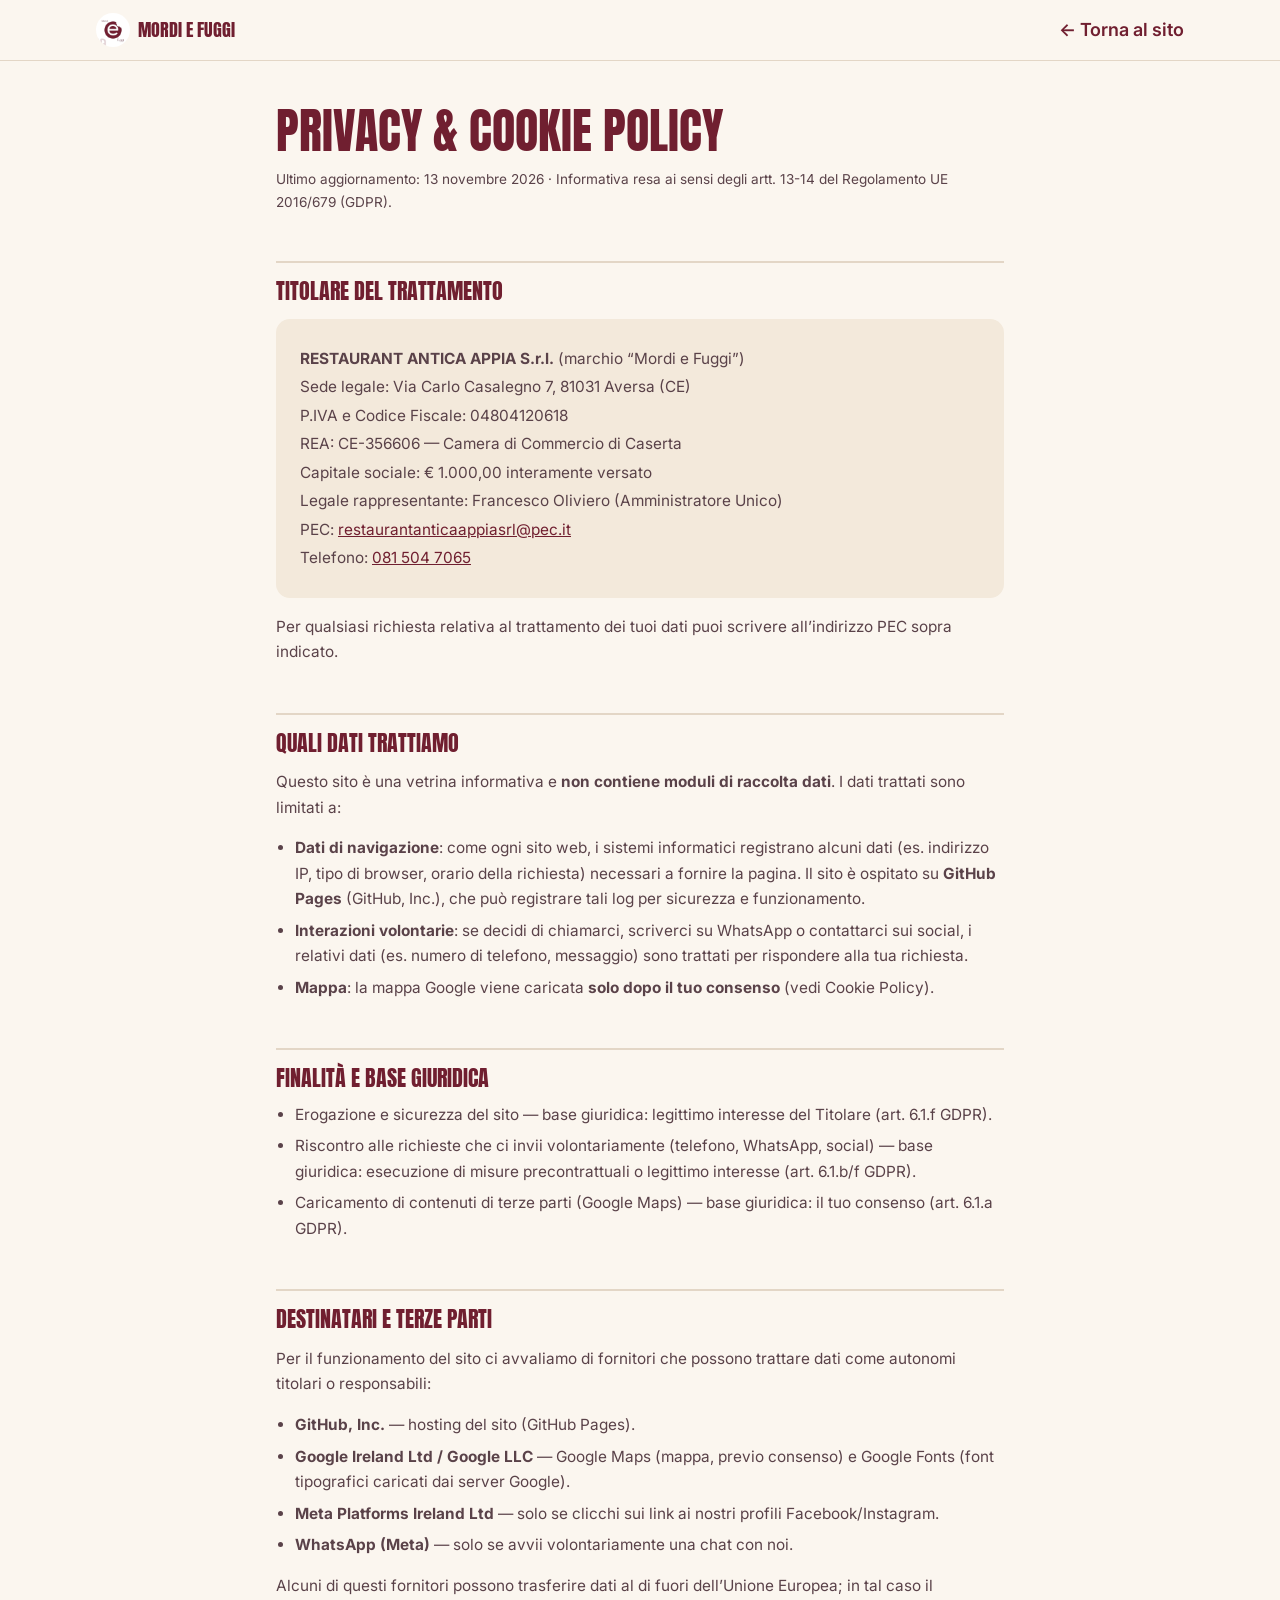
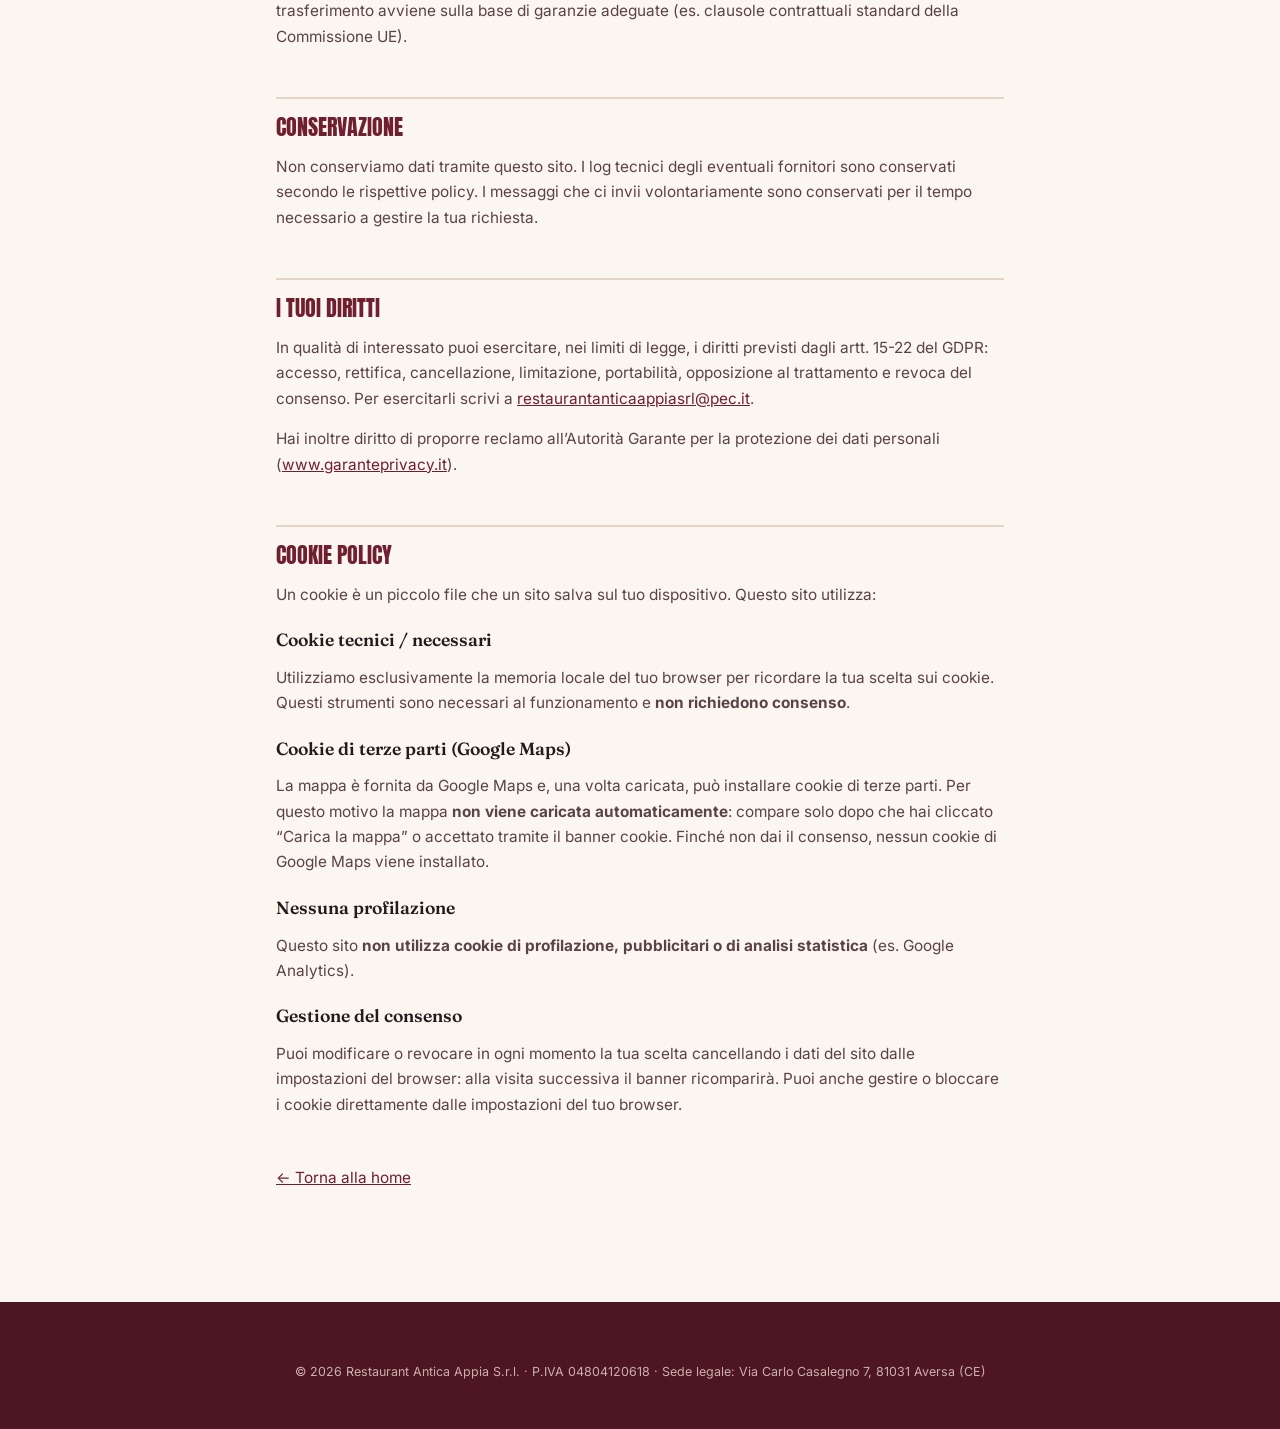
==== privacy.html @ 03ca21a4 "Conformita legale: dati societari, privacy & cookie policy, consenso Google Maps - Footer con dati R" ====
<!DOCTYPE html>
<html lang="it">
<head>
<meta charset="UTF-8">
<meta name="viewport" content="width=device-width, initial-scale=1">
<title>Privacy &amp; Cookie Policy — Mordi e Fuggi</title>
<meta name="description" content="Informativa privacy e cookie policy di Mordi e Fuggi (Restaurant Antica Appia S.r.l.), Teverola (CE), ai sensi del Regolamento UE 2016/679 (GDPR).">
<meta name="robots" content="index,follow">
<meta name="theme-color" content="#701F30">
<link rel="icon" href="assets/img/favicon.svg" type="image/svg+xml">
<link rel="icon" href="assets/img/favicon-32.png" sizes="32x32" type="image/png">
<link rel="preconnect" href="https://fonts.googleapis.com">
<link rel="preconnect" href="https://fonts.gstatic.com" crossorigin>
<link href="https://fonts.googleapis.com/css2?family=Anton&family=Fraunces:ital,opsz,wght@0,9..144,400;0,9..144,600;1,9..144,600&family=Inter:wght@400;500;600;700;800&display=swap" rel="stylesheet">
<link rel="stylesheet" href="styles.css">
<style>
  .legal-nav{position:sticky;top:0;z-index:60;background:rgba(251,246,239,.95);
    backdrop-filter:blur(8px);border-bottom:1px solid var(--line)}
  .legal-nav .wrap{display:flex;align-items:center;justify-content:space-between;height:60px}
  .legal-nav a.brand{display:flex;align-items:center;gap:.5rem;font-family:var(--ff-display);
    text-transform:uppercase;color:var(--wine);font-size:1.1rem}
  .legal-nav a.brand img{width:34px;height:34px;border-radius:50%}
  .legal-nav a.back{font-weight:600;color:var(--wine)}
  .legal-page{max-width:760px;margin:0 auto;padding:var(--s-7) var(--s-4) var(--s-9)}
  .legal-page h1{font-family:var(--ff-display);text-transform:uppercase;color:var(--wine);
    font-size:clamp(2rem,8vw,3rem);line-height:.95;margin-bottom:var(--s-3)}
  .legal-page h2{font-family:var(--ff-display);text-transform:uppercase;color:var(--wine);
    font-size:1.4rem;margin:var(--s-7) 0 var(--s-3);padding-top:var(--s-4);border-top:2px solid var(--line)}
  .legal-page h3{font-family:var(--ff-serif);font-weight:600;color:var(--ink);font-size:1.1rem;margin:var(--s-5) 0 var(--s-2)}
  .legal-page p,.legal-page li{color:var(--ink-soft);font-size:.96rem;line-height:1.65}
  .legal-page ul{padding-left:1.2rem;margin:var(--s-3) 0}
  .legal-page li{margin-bottom:.4rem}
  .legal-page a{color:var(--wine);text-decoration:underline}
  .legal-page .meta{font-size:.85rem;color:var(--ink-soft);margin-bottom:var(--s-5)}
  .legal-box{background:var(--cream-2);border-radius:var(--radius);padding:var(--s-5);margin:var(--s-4) 0}
  .legal-box p{margin:.2rem 0}
</style>
</head>
<body>

<header class="legal-nav">
  <div class="wrap">
    <a href="index.html" class="brand"><img src="assets/img/logo.webp" alt="" width="34" height="34">Mordi e Fuggi</a>
    <a href="index.html" class="back">← Torna al sito</a>
  </div>
</header>

<main class="legal-page">
  <h1>Privacy &amp; Cookie Policy</h1>
  <p class="meta">Ultimo aggiornamento: 13 novembre 2026 · Informativa resa ai sensi degli artt. 13-14 del Regolamento UE 2016/679 (GDPR).</p>

  <h2>Titolare del trattamento</h2>
  <div class="legal-box">
    <p><strong>RESTAURANT ANTICA APPIA S.r.l.</strong> (marchio “Mordi e Fuggi”)</p>
    <p>Sede legale: Via Carlo Casalegno 7, 81031 Aversa (CE)</p>
    <p>P.IVA e Codice Fiscale: 04804120618</p>
    <p>REA: CE-356606 — Camera di Commercio di Caserta</p>
    <p>Capitale sociale: € 1.000,00 interamente versato</p>
    <p>Legale rappresentante: Francesco Oliviero (Amministratore Unico)</p>
    <p>PEC: <a href="mailto:restaurantanticaappiasrl@pec.it">restaurantanticaappiasrl@pec.it</a></p>
    <p>Telefono: <a href="tel:+390815047065">081 504 7065</a></p>
  </div>
  <p>Per qualsiasi richiesta relativa al trattamento dei tuoi dati puoi scrivere all’indirizzo PEC sopra indicato.</p>

  <h2>Quali dati trattiamo</h2>
  <p>Questo sito è una vetrina informativa e <strong>non contiene moduli di raccolta dati</strong>. I dati trattati sono limitati a:</p>
  <ul>
    <li><strong>Dati di navigazione</strong>: come ogni sito web, i sistemi informatici registrano alcuni dati (es. indirizzo IP, tipo di browser, orario della richiesta) necessari a fornire la pagina. Il sito è ospitato su <strong>GitHub Pages</strong> (GitHub, Inc.), che può registrare tali log per sicurezza e funzionamento.</li>
    <li><strong>Interazioni volontarie</strong>: se decidi di chiamarci, scriverci su WhatsApp o contattarci sui social, i relativi dati (es. numero di telefono, messaggio) sono trattati per rispondere alla tua richiesta.</li>
    <li><strong>Mappa</strong>: la mappa Google viene caricata <strong>solo dopo il tuo consenso</strong> (vedi Cookie Policy).</li>
  </ul>

  <h2>Finalità e base giuridica</h2>
  <ul>
    <li>Erogazione e sicurezza del sito — base giuridica: legittimo interesse del Titolare (art. 6.1.f GDPR).</li>
    <li>Riscontro alle richieste che ci invii volontariamente (telefono, WhatsApp, social) — base giuridica: esecuzione di misure precontrattuali o legittimo interesse (art. 6.1.b/f GDPR).</li>
    <li>Caricamento di contenuti di terze parti (Google Maps) — base giuridica: il tuo consenso (art. 6.1.a GDPR).</li>
  </ul>

  <h2>Destinatari e terze parti</h2>
  <p>Per il funzionamento del sito ci avvaliamo di fornitori che possono trattare dati come autonomi titolari o responsabili:</p>
  <ul>
    <li><strong>GitHub, Inc.</strong> — hosting del sito (GitHub Pages).</li>
    <li><strong>Google Ireland Ltd / Google LLC</strong> — Google Maps (mappa, previo consenso) e Google Fonts (font tipografici caricati dai server Google).</li>
    <li><strong>Meta Platforms Ireland Ltd</strong> — solo se clicchi sui link ai nostri profili Facebook/Instagram.</li>
    <li><strong>WhatsApp (Meta)</strong> — solo se avvii volontariamente una chat con noi.</li>
  </ul>
  <p>Alcuni di questi fornitori possono trasferire dati al di fuori dell’Unione Europea; in tal caso il trasferimento avviene sulla base di garanzie adeguate (es. clausole contrattuali standard della Commissione UE).</p>

  <h2>Conservazione</h2>
  <p>Non conserviamo dati tramite questo sito. I log tecnici degli eventuali fornitori sono conservati secondo le rispettive policy. I messaggi che ci invii volontariamente sono conservati per il tempo necessario a gestire la tua richiesta.</p>

  <h2>I tuoi diritti</h2>
  <p>In qualità di interessato puoi esercitare, nei limiti di legge, i diritti previsti dagli artt. 15-22 del GDPR: accesso, rettifica, cancellazione, limitazione, portabilità, opposizione al trattamento e revoca del consenso. Per esercitarli scrivi a <a href="mailto:restaurantanticaappiasrl@pec.it">restaurantanticaappiasrl@pec.it</a>.</p>
  <p>Hai inoltre diritto di proporre reclamo all’Autorità Garante per la protezione dei dati personali (<a href="https://www.garanteprivacy.it" target="_blank" rel="noopener">www.garanteprivacy.it</a>).</p>

  <h2>Cookie Policy</h2>
  <p>Un cookie è un piccolo file che un sito salva sul tuo dispositivo. Questo sito utilizza:</p>
  <h3>Cookie tecnici / necessari</h3>
  <p>Utilizziamo esclusivamente la memoria locale del tuo browser per ricordare la tua scelta sui cookie. Questi strumenti sono necessari al funzionamento e <strong>non richiedono consenso</strong>.</p>
  <h3>Cookie di terze parti (Google Maps)</h3>
  <p>La mappa è fornita da Google Maps e, una volta caricata, può installare cookie di terze parti. Per questo motivo la mappa <strong>non viene caricata automaticamente</strong>: compare solo dopo che hai cliccato “Carica la mappa” o accettato tramite il banner cookie. Finché non dai il consenso, nessun cookie di Google Maps viene installato.</p>
  <h3>Nessuna profilazione</h3>
  <p>Questo sito <strong>non utilizza cookie di profilazione, pubblicitari o di analisi statistica</strong> (es. Google Analytics).</p>
  <h3>Gestione del consenso</h3>
  <p>Puoi modificare o revocare in ogni momento la tua scelta cancellando i dati del sito dalle impostazioni del browser: alla visita successiva il banner ricomparirà. Puoi anche gestire o bloccare i cookie direttamente dalle impostazioni del tuo browser.</p>

  <p style="margin-top:var(--s-7)"><a href="index.html">← Torna alla home</a></p>
</main>

<footer class="footer" style="padding-bottom:var(--s-7)">
  <div class="wrap">
    <div class="fnote" style="opacity:.8">© <span id="yy"></span> Restaurant Antica Appia S.r.l. · P.IVA 04804120618 · Sede legale: Via Carlo Casalegno 7, 81031 Aversa (CE)</div>
  </div>
</footer>
<script>document.getElementById("yy").textContent=new Date().getFullYear();</script>
</body>
</html>
---- styles.css ----
/* =========================================================================
   MORDI e FUGGI — styles.css
   Mobile-first (base = 390px). Desktop come adattamento (media query ≥ 820px).
   Palette dai colori reali del brand (logo + grafiche del locale).
   ========================================================================= */

:root{
  /* --- Colori brand --- */
  --wine:      #701F30;   /* bordeaux del logo (colore primario) */
  --wine-deep: #4E1522;   /* sezioni scure, footer */
  --wine-tint: #8A2740;   /* hover */
  --gold:      #C6A15B;   /* oro (dalle grafiche): filetti, prezzi, dettagli) */
  --gold-soft: #E7D3A9;
  --paprika:   #D4521F;   /* accento appetito/azione (dai fondi arancioni IG) */
  --paprika-dk:#B23F12;
  --cream:     #FBF6EF;   /* sfondo pagina (carta da trattoria) */
  --cream-2:   #F3E9DB;   /* card */
  --ink:       #241A1E;   /* testo */
  --ink-soft:  #5A4249;   /* testo secondario (abbastanza scuro: niente grigi slavati) */
  --line:      #E3D6C6;   /* filetti chiari */
  --ok:        #2E7D32;   /* aperto */
  --closed:    #C0392B;   /* chiuso */

  /* --- Scala spaziatura (rem) --- */
  --s-1:.25rem; --s-2:.5rem; --s-3:.75rem; --s-4:1rem; --s-5:1.5rem;
  --s-6:2rem;   --s-7:3rem;  --s-8:4rem;   --s-9:6rem;

  --maxw: 1120px;
  --radius: 14px;
  --radius-sm: 9px;
  --shadow: 0 10px 30px rgba(78,21,34,.12);
  --shadow-sm: 0 4px 14px rgba(78,21,34,.10);

  --ff-display:"Anton", Impact, sans-serif;
  --ff-serif:"Fraunces", Georgia, serif;
  --ff-sans:"Inter", system-ui, -apple-system, Segoe UI, Roboto, sans-serif;
}

*,*::before,*::after{box-sizing:border-box}
html{scroll-behavior:smooth; -webkit-text-size-adjust:100%; overflow-x:clip}
body{
  margin:0; font-family:var(--ff-sans); color:var(--ink);
  background:var(--cream); line-height:1.55; font-size:17px;
  -webkit-font-smoothing:antialiased; overflow-x:hidden;
}
img{max-width:100%; display:block; height:auto}
a{color:inherit; text-decoration:none}
button{font-family:inherit}
h1,h2,h3{margin:0; line-height:1.05; font-weight:400}
.wrap{width:100%; max-width:var(--maxw); margin:0 auto; padding:0 var(--s-4)}
.eyebrow{font-family:var(--ff-sans); font-weight:700; letter-spacing:.18em;
  text-transform:uppercase; font-size:.72rem; color:var(--paprika)}
.serif{font-family:var(--ff-serif)}
section{scroll-margin-top:66px}

/* ------------------------------------------------------------- TITOLI */
.h-display{font-family:var(--ff-display); text-transform:uppercase;
  letter-spacing:.01em; line-height:.92}
.sec-title{font-family:var(--ff-display); text-transform:uppercase;
  font-size:clamp(2rem,9vw,3.3rem); color:var(--wine); letter-spacing:.01em; line-height:.95}
.sec-head{margin-bottom:var(--s-6)}
.sec-head p{margin:.6rem 0 0; color:var(--ink-soft); max-width:46ch}

/* ------------------------------------------------------------- BOTTONI */
.btn{display:inline-flex; align-items:center; justify-content:center; gap:.5rem;
  padding:.85rem 1.3rem; border-radius:999px; font-weight:700; font-size:1rem;
  border:2px solid transparent; cursor:pointer; transition:.18s transform,.18s background,.18s box-shadow;
  min-height:48px; white-space:nowrap}
.btn:active{transform:translateY(1px)}
.btn-primary{background:var(--paprika); color:#fff}
.btn-primary:hover{background:var(--paprika-dk)}
.btn-wine{background:var(--wine); color:var(--cream)}
.btn-wine:hover{background:var(--wine-tint)}
.btn-ghost{background:transparent; color:var(--wine); border-color:var(--wine)}
.btn-ghost:hover{background:var(--wine); color:var(--cream)}
.btn-ghost-light{background:transparent; color:var(--cream); border-color:rgba(255,255,255,.55)}
.btn-ghost-light:hover{background:var(--cream); color:var(--wine); border-color:var(--cream)}
.btn-lg{padding:1rem 1.6rem; font-size:1.05rem}
.btn-block{width:100%}

/* --------------------------------------------------------------- NAV */
.nav{position:sticky; top:0; z-index:60; background:rgba(251,246,239,.92);
  backdrop-filter:saturate(1.3) blur(8px); border-bottom:1px solid var(--line)}
.nav-inner{display:flex; align-items:center; justify-content:space-between;
  height:60px; gap:var(--s-3)}
.nav-brand{display:flex; align-items:center; gap:.55rem; font-family:var(--ff-display);
  text-transform:uppercase; color:var(--wine); font-size:1.15rem; letter-spacing:.02em}
.nav-brand img{width:34px; height:34px; border-radius:50%}
.nav-links{display:none}
.nav-right{display:flex; align-items:center; gap:var(--s-3)}
.nav-cta{display:none}
.burger{display:inline-flex; flex-direction:column; gap:4px; background:none;
  border:0; padding:8px; cursor:pointer}
.burger span{width:24px; height:2.5px; background:var(--wine); border-radius:2px; transition:.2s}
.mobile-menu{display:none; flex-direction:column; padding:var(--s-3) var(--s-4) var(--s-5);
  gap:var(--s-2); border-bottom:1px solid var(--line); background:var(--cream)}
.mobile-menu.open{display:flex}
.mobile-menu a{padding:.7rem .4rem; font-weight:600; border-bottom:1px solid var(--line)}
.mobile-menu a:last-of-type{border-bottom:0}

/* ------------------------------------------------------- BADGE APERTO/CHIUSO */
.open-badge{display:inline-flex; align-items:center; gap:.45rem; font-size:.82rem;
  font-weight:700; padding:.32rem .7rem; border-radius:999px; background:#fff;
  box-shadow:var(--shadow-sm); white-space:nowrap}
.open-badge .dot{width:9px; height:9px; border-radius:50%; background:var(--closed);
  box-shadow:0 0 0 0 rgba(46,125,50,.5)}
.open-badge.is-open .dot{background:var(--ok); animation:pulse 2s infinite}
.open-badge .lbl{color:var(--ink)}
@keyframes pulse{0%{box-shadow:0 0 0 0 rgba(46,125,50,.45)}70%{box-shadow:0 0 0 7px rgba(46,125,50,0)}100%{box-shadow:0 0 0 0 rgba(46,125,50,0)}}

/* --------------------------------------------------------------- HERO */
.hero{position:relative; color:var(--cream); overflow:hidden;
  background:var(--wine-deep)}
.hero::before{content:""; position:absolute; inset:0;
  background:
    linear-gradient(180deg, rgba(40,10,18,.30), rgba(60,16,28,.82) 72%, var(--wine-deep)),
    url("assets/img/hero-bg.webp") center/cover no-repeat;
  filter:saturate(1.05)}
.hero-inner{position:relative; padding:var(--s-8) 0 var(--s-7);
  display:flex; flex-direction:column; align-items:flex-start; gap:var(--s-4)}
.hero-logo{width:78px; height:78px; border-radius:50%; box-shadow:var(--shadow);
  border:3px solid rgba(255,255,255,.85)}
.hero h1{font-family:var(--ff-display); text-transform:uppercase; color:#fff;
  font-size:clamp(2.9rem,15vw,5.4rem); line-height:.88; letter-spacing:.005em;
  text-shadow:0 2px 20px rgba(0,0,0,.25)}
.hero h1 .amp{color:var(--gold); font-family:var(--ff-serif); text-transform:none;
  font-style:italic; font-weight:600; -webkit-text-fill-color:var(--gold)}
.hero .cuisine{font-weight:700; letter-spacing:.14em; text-transform:uppercase;
  font-size:.8rem; color:var(--gold-soft)}
.hero .hook{font-family:var(--ff-serif); font-size:1.18rem; max-width:34ch;
  color:#f3e7dd; font-weight:400}
.hero-cta{display:flex; flex-wrap:wrap; gap:var(--s-3); margin-top:var(--s-2); width:100%}
.hero-cta .btn{flex:1 1 auto; min-width:140px}
.hero-meta{display:flex; flex-wrap:wrap; align-items:center; gap:var(--s-3); margin-top:var(--s-3)}
.hero-meta .mi{display:flex; align-items:center; gap:.4rem; font-size:.9rem; color:#ead9cd}
.hero-strip{position:relative; display:grid; grid-template-columns:repeat(4,1fr); gap:0}
.hero-strip img{aspect-ratio:1; object-fit:cover; width:100%;
  border-top:3px solid var(--gold)}

/* ---------------------------------------------------------- CUCINA PILLS */
.cucina{background:var(--wine); color:var(--cream)}
.cucina .wrap{padding-top:var(--s-5); padding-bottom:var(--s-5)}
.cucina-list{display:flex; flex-wrap:wrap; gap:.5rem .6rem; justify-content:center}
.cucina-list span{font-size:.82rem; font-weight:600; letter-spacing:.02em;
  padding:.4rem .8rem; border:1px solid rgba(231,211,169,.4); border-radius:999px;
  color:var(--gold-soft)}

/* --------------------------------------------------------- FEATURED */
.featured{padding:var(--s-8) 0 var(--s-6)}
.feat-grid{display:grid; grid-template-columns:1fr 1fr; gap:var(--s-4)}
.feat-card{background:var(--cream-2); border-radius:var(--radius); overflow:hidden;
  box-shadow:var(--shadow-sm)}
.feat-card img{aspect-ratio:1; object-fit:cover; width:100%}
.feat-card .fc-body{padding:var(--s-3) var(--s-4) var(--s-4)}
.feat-card h3{font-family:var(--ff-serif); font-size:1.12rem; font-weight:600;
  color:var(--wine); margin-bottom:.25rem}
.feat-card p{font-size:.88rem; color:var(--ink-soft); margin:0}

/* ----------------------------------------------- GALLERIA SCORREVOLE */
.gallery{background:var(--wine-deep); padding:var(--s-5) 0; overflow:hidden}
.marquee{position:relative; z-index:2; width:100%; overflow:hidden; padding:var(--s-4) 0 0;
  pointer-events:none; -webkit-user-select:none; user-select:none}
.marquee-track{display:flex; width:max-content; will-change:transform;
  animation:marquee-x 70s linear infinite}
.marquee-track img{height:150px; width:150px; object-fit:cover; flex:none;
  margin-right:10px; border-radius:10px; pointer-events:none; border:2px solid rgba(198,161,91,.35)}
@keyframes marquee-x{from{transform:translateX(0)} to{transform:translateX(-50%)}}
@media (min-width:820px){ .marquee-track img{height:200px; width:200px; margin-right:14px} }

/* ------------------------------------------------------------- MENU */
.menu{padding:var(--s-7) 0 var(--s-8); background:
  radial-gradient(120% 60% at 50% 0, #fff 0, var(--cream) 60%)}
.price-note{display:inline-flex; align-items:center; gap:.4rem; font-size:.82rem;
  background:#fff; color:var(--ink-soft); border:1px dashed var(--gold);
  padding:.4rem .8rem; border-radius:999px; margin-top:var(--s-3)}
.menu-cat{margin-top:var(--s-7)}
.menu-cat:first-of-type{margin-top:var(--s-6)}
.menu-cat-head{display:flex; align-items:baseline; gap:var(--s-3); margin-bottom:var(--s-2)}
.menu-cat-head h3{font-family:var(--ff-display); text-transform:uppercase;
  font-size:1.5rem; color:var(--wine); min-width:0}
.menu-cat-head .rule{flex:1 0 24px; min-width:24px; align-self:center; height:2px;
  background:linear-gradient(90deg,var(--gold),transparent)}
.menu-cat .cat-note{font-size:.84rem; color:var(--ink-soft); margin:0 0 var(--s-4)}
.menu-item{display:grid; grid-template-columns:1fr auto; gap:.2rem var(--s-3);
  padding:var(--s-4) 0; border-bottom:1px solid var(--line)}
.menu-item:last-child{border-bottom:0}
.mi-name{font-family:var(--ff-serif); font-weight:600; font-size:1.08rem; color:var(--ink);
  display:flex; align-items:center; flex-wrap:wrap; gap:.5rem}
.mi-price{font-family:var(--ff-sans); font-weight:800; color:var(--wine);
  font-size:1.05rem; white-space:nowrap; align-self:start}
.mi-desc{grid-column:1/2; font-size:.9rem; color:var(--ink-soft); margin:.15rem 0 0}
.mi-tags{grid-column:1/-1; display:flex; flex-wrap:wrap; gap:.35rem; margin-top:.45rem}
.tag{font-size:.68rem; font-weight:700; letter-spacing:.04em; text-transform:uppercase;
  padding:.2rem .5rem; border-radius:6px}
.tag.specialita{background:var(--gold); color:#4a3410}
.tag.piccante{background:#fbe4da; color:var(--paprika-dk)}
.tag.vegetariano{background:#e4f0df; color:#2e6b2a}
.tag.allerg{background:#efe6d8; color:var(--ink-soft)}
.legend{margin-top:var(--s-6); font-size:.8rem; color:var(--ink-soft);
  background:#fff; border:1px solid var(--line); border-radius:var(--radius-sm);
  padding:var(--s-3) var(--s-4)}
.legend b{color:var(--ink)}

/* ----------------------------------------------------- RECENSIONI / STRENGTHS */
.reviews{background:var(--wine); color:var(--cream); padding:var(--s-8) 0}
.reviews .sec-title{color:#fff}
.reviews .sec-head p{color:var(--gold-soft)}
.rev-grid{display:grid; gap:var(--s-4); margin-top:var(--s-5)}
.rev-card{background:rgba(255,255,255,.06); border:1px solid rgba(231,211,169,.25);
  border-radius:var(--radius); padding:var(--s-5)}
.rev-card .q{font-family:var(--ff-display); color:var(--gold); font-size:2rem; line-height:.6}
.rev-card h3{font-family:var(--ff-serif); font-weight:600; font-size:1.25rem; color:#fff; margin:.3rem 0 .4rem}
.rev-card p{margin:0; color:#ecdcce; font-size:.95rem}
.rev-src{margin-top:var(--s-5); font-size:.85rem; color:var(--gold-soft)}

/* --------------------------------------------------------------- ABOUT */
.about{padding:var(--s-8) 0}
.about-grid{display:grid; gap:var(--s-5)}
.about-txt p{color:var(--ink-soft); margin:0 0 var(--s-4)}
.about-txt .claim{font-family:var(--ff-serif); font-style:italic; font-size:1.3rem;
  color:var(--wine); margin-top:var(--s-4)}
.about-imgs{display:grid; grid-template-columns:1fr 1fr; gap:var(--s-3)}
.about-imgs img{border-radius:var(--radius-sm); aspect-ratio:1; object-fit:cover; box-shadow:var(--shadow-sm)}
.about-imgs img:first-child{grid-column:1/-1; aspect-ratio:16/10}
.services{display:grid; grid-template-columns:1fr 1fr; gap:var(--s-3); margin-top:var(--s-6)}
.svc{display:flex; align-items:center; gap:.6rem; font-size:.9rem; font-weight:500;
  background:var(--cream-2); border-radius:var(--radius-sm); padding:.7rem .8rem}
.svc svg{width:22px; height:22px; flex:none; color:var(--wine)}

/* --------------------------------------------------------- PRENOTA */
.book{background:var(--wine-deep); color:var(--cream); padding:var(--s-8) 0}
.book .sec-title{color:#fff}
.book .sec-head p{color:var(--gold-soft)}
.book-card{background:var(--cream); color:var(--ink); border-radius:var(--radius);
  padding:var(--s-5); box-shadow:var(--shadow); margin-top:var(--s-5)}
.field{margin-bottom:var(--s-4)}
.field label{display:block; font-weight:700; font-size:.9rem; margin-bottom:.4rem; color:var(--ink)}
.field input{width:100%; padding:.85rem .9rem; font-size:1rem; font-family:inherit;
  border:2px solid var(--line); border-radius:var(--radius-sm); background:#fff; color:var(--ink);
  min-height:48px}
.field input:focus{outline:none; border-color:var(--wine); box-shadow:0 0 0 3px rgba(112,31,48,.12)}
.field.invalid input{border-color:var(--closed)}
.field .err{display:none; color:var(--closed); font-size:.82rem; font-weight:600; margin-top:.35rem}
.field.invalid .err{display:block}
.field select{width:100%; padding:.85rem .9rem; font-size:1rem; font-family:inherit;
  border:2px solid var(--line); border-radius:var(--radius-sm); background:#fff; color:var(--ink); min-height:48px}
.field.invalid select{border-color:var(--closed)}
.two-col{display:grid; grid-template-columns:1fr 1fr; gap:var(--s-3)}
.book-hint{font-size:.82rem; color:var(--ink-soft); margin:.3rem 0 var(--s-4)}
.book-ok{display:none; background:#eef7ec; border:1px solid #bfe0b8; border-radius:var(--radius-sm);
  padding:var(--s-4); margin-top:var(--s-4); color:#20541d}
.book-ok.show{display:block}
.book-ok strong{display:block; margin-bottom:.3rem}

/* --------------------------------------------------------- CONTATTI */
.contact{padding:var(--s-8) 0 var(--s-9)}
.contact-grid{display:grid; gap:var(--s-6)}
.contact-block h3{font-family:var(--ff-display); text-transform:uppercase; color:var(--wine);
  font-size:1.3rem; margin-bottom:var(--s-3)}
.cinfo{list-style:none; padding:0; margin:0 0 var(--s-5)}
.cinfo li{display:flex; gap:.7rem; align-items:flex-start; padding:.55rem 0; border-bottom:1px solid var(--line)}
.cinfo svg{width:21px; height:21px; color:var(--paprika); flex:none; margin-top:2px}
.cinfo a{font-weight:600}
.hours-table{width:100%; border-collapse:collapse; font-size:.95rem}
.hours-table td{padding:.5rem 0; border-bottom:1px solid var(--line); vertical-align:top}
.hours-table td:last-child{text-align:right; font-variant-numeric:tabular-nums; color:var(--ink-soft)}
.hours-table tr.today td{font-weight:800; color:var(--wine)}
.hours-table tr.today td:last-child{color:var(--wine)}
.map-frame{border:0; width:100%; height:300px; border-radius:var(--radius); box-shadow:var(--shadow-sm); background:var(--cream-2)}
.socials{display:flex; gap:var(--s-3); margin-top:var(--s-4)}
.socials a{display:inline-flex; width:46px; height:46px; align-items:center; justify-content:center;
  border-radius:50%; background:var(--wine); color:var(--cream)}
.socials a:hover{background:var(--wine-tint)}
.socials svg{width:22px; height:22px}
.delivery-row{display:flex; flex-wrap:wrap; gap:var(--s-3); margin-top:var(--s-4)}

/* --------------------------------------------------------------- FOOTER */
.footer{background:var(--wine-deep); color:#e8d8cc; padding:var(--s-7) 0 7rem;
  text-align:center; font-size:.85rem}
.footer img{width:56px; height:56px; border-radius:50%; margin:0 auto var(--s-3); border:2px solid var(--gold)}
.footer a{color:var(--gold-soft); font-weight:600}
.footer .fnote{margin-top:var(--s-3); opacity:.7; font-size:.78rem}
.foot-links{margin-top:var(--s-3)}
.foot-links a{text-decoration:underline}
.foot-legal{margin:var(--s-4) auto 0; max-width:640px; font-size:.75rem; line-height:1.6;
  opacity:.72; border-top:1px solid rgba(231,211,169,.2); padding-top:var(--s-4)}
.foot-legal a{color:var(--gold-soft)}

/* ------------------------------------------------------- MAPPA + CONSENSO */
.map-box{position:relative}
.map-consent{display:flex; flex-direction:column; align-items:flex-start; gap:var(--s-3);
  background:var(--cream-2); border:1px dashed var(--gold); border-radius:var(--radius);
  padding:var(--s-5); min-height:300px; justify-content:center}
.map-consent p{margin:0; font-size:.9rem; color:var(--ink-soft)}
.map-consent .map-policy{font-size:.82rem; text-decoration:underline; color:var(--wine)}

/* ------------------------------------------------------------ COOKIE BAR */
.cookie-bar{position:fixed; left:0; right:0; bottom:0; z-index:90;
  background:var(--ink); color:#f3e7dd; padding:var(--s-4) var(--s-4) calc(var(--s-4) + env(safe-area-inset-bottom));
  box-shadow:0 -8px 24px rgba(0,0,0,.28); display:flex; flex-direction:column; gap:var(--s-3)}
.cookie-bar[hidden]{display:none}
.cookie-bar p{margin:0; font-size:.86rem; line-height:1.5}
.cookie-bar a{color:var(--gold-soft); text-decoration:underline}
.cookie-actions{display:flex; gap:var(--s-3)}
.cookie-actions .btn{flex:1; min-height:46px}
.cookie-actions .btn-ghost{color:var(--cream); border-color:rgba(255,255,255,.5)}
.cookie-actions .btn-ghost:hover{background:var(--cream); color:var(--ink)}
@media (min-width:820px){
  .cookie-bar{flex-direction:row; align-items:center; justify-content:center; gap:var(--s-5);
    padding:var(--s-4) var(--s-5)}
  .cookie-bar p{max-width:60ch}
  .cookie-actions{flex:0 0 auto}
  .cookie-actions .btn{flex:0 0 auto}
}

/* --------------------------------------------------- STICKY BAR MOBILE */
.sticky-bar{position:fixed; left:0; right:0; bottom:0; z-index:70;
  display:grid; grid-template-columns:1fr 1fr; gap:.5rem; padding:.55rem .7rem calc(.55rem + env(safe-area-inset-bottom));
  background:rgba(78,21,34,.97); backdrop-filter:blur(6px); box-shadow:0 -6px 20px rgba(0,0,0,.2)}
.sticky-bar .btn{min-height:50px}
.sr-only{position:absolute;width:1px;height:1px;padding:0;margin:-1px;overflow:hidden;clip:rect(0 0 0 0);border:0}

/* ======================================================= DESKTOP ≥ 820px */
@media (min-width:820px){
  body{font-size:18px}
  section{scroll-margin-top:72px}
  .nav-inner{height:72px}
  .nav-brand{font-size:1.35rem}
  .nav-brand img{width:40px; height:40px}
  .nav-links{display:flex; gap:var(--s-5); margin-left:auto; margin-right:var(--s-5)}
  .nav-links a{font-weight:600; font-size:.95rem; color:var(--ink); position:relative}
  .nav-links a:hover{color:var(--wine)}
  .nav-links a::after{content:""; position:absolute; left:0; right:0; bottom:-6px; height:2px;
    background:var(--paprika); transform:scaleX(0); transition:.2s; transform-origin:left}
  .nav-links a:hover::after{transform:scaleX(1)}
  .nav-cta{display:inline-flex}
  .burger{display:none}
  .mobile-menu{display:none !important}

  .hero-inner{padding:var(--s-9) 0 var(--s-7); display:block; max-width:780px}
  .hero-logo{width:96px; height:96px}
  .hero .hook{font-size:1.35rem}
  .hero-cta{width:auto}
  .hero-cta .btn{flex:0 0 auto}
  .hero-strip{grid-template-columns:repeat(2,1fr); grid-auto-rows:1fr; border-radius:var(--radius);
    overflow:hidden; box-shadow:var(--shadow); align-self:stretch}
  .hero-strip img{border-top:0; border:2px solid var(--wine-deep)}

  .feat-grid{grid-template-columns:repeat(4,1fr)}
  .menu-wrap{display:grid; grid-template-columns:1fr 1fr; gap:0 var(--s-8)}
  .menu-cat{break-inside:avoid}
  .rev-grid{grid-template-columns:repeat(3,1fr)}
  .about-grid{grid-template-columns:1fr 1fr; align-items:start; gap:var(--s-8)}
  .services{grid-template-columns:repeat(4,1fr)}
  .book-card{max-width:620px; margin-left:auto; margin-right:auto}
  .contact-grid{grid-template-columns:1fr 1fr}
  .map-frame{height:360px}
  .sticky-bar{display:none}
  .footer{padding-bottom:var(--s-7)}
  .sec-title{font-size:clamp(2.6rem,5vw,3.6rem)}
}

@media (min-width:1040px){
  .hero h1{font-size:5.6rem}
}

/* Rispetto preferenze di movimento ridotto */
@media (prefers-reduced-motion:reduce){
  html{scroll-behavior:auto}
  .open-badge.is-open .dot{animation:none}
  *{transition:none !important}
}
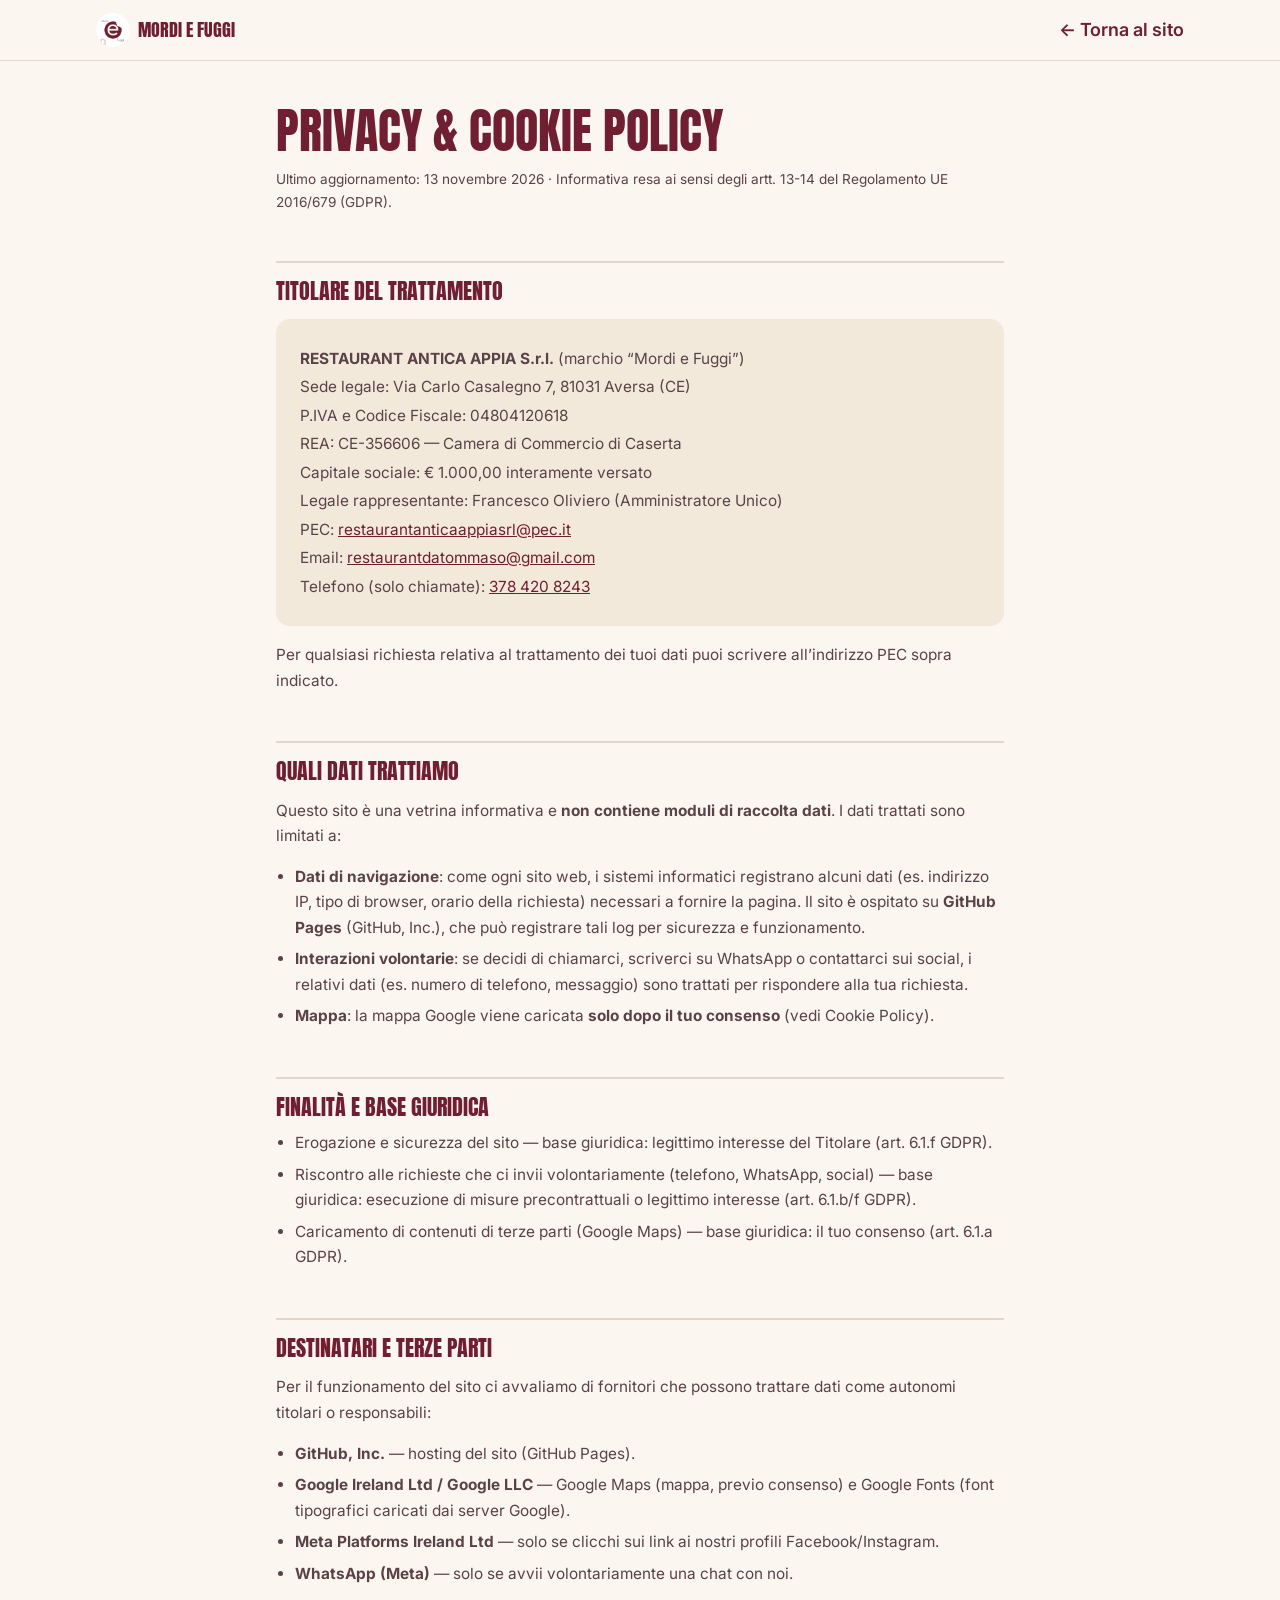
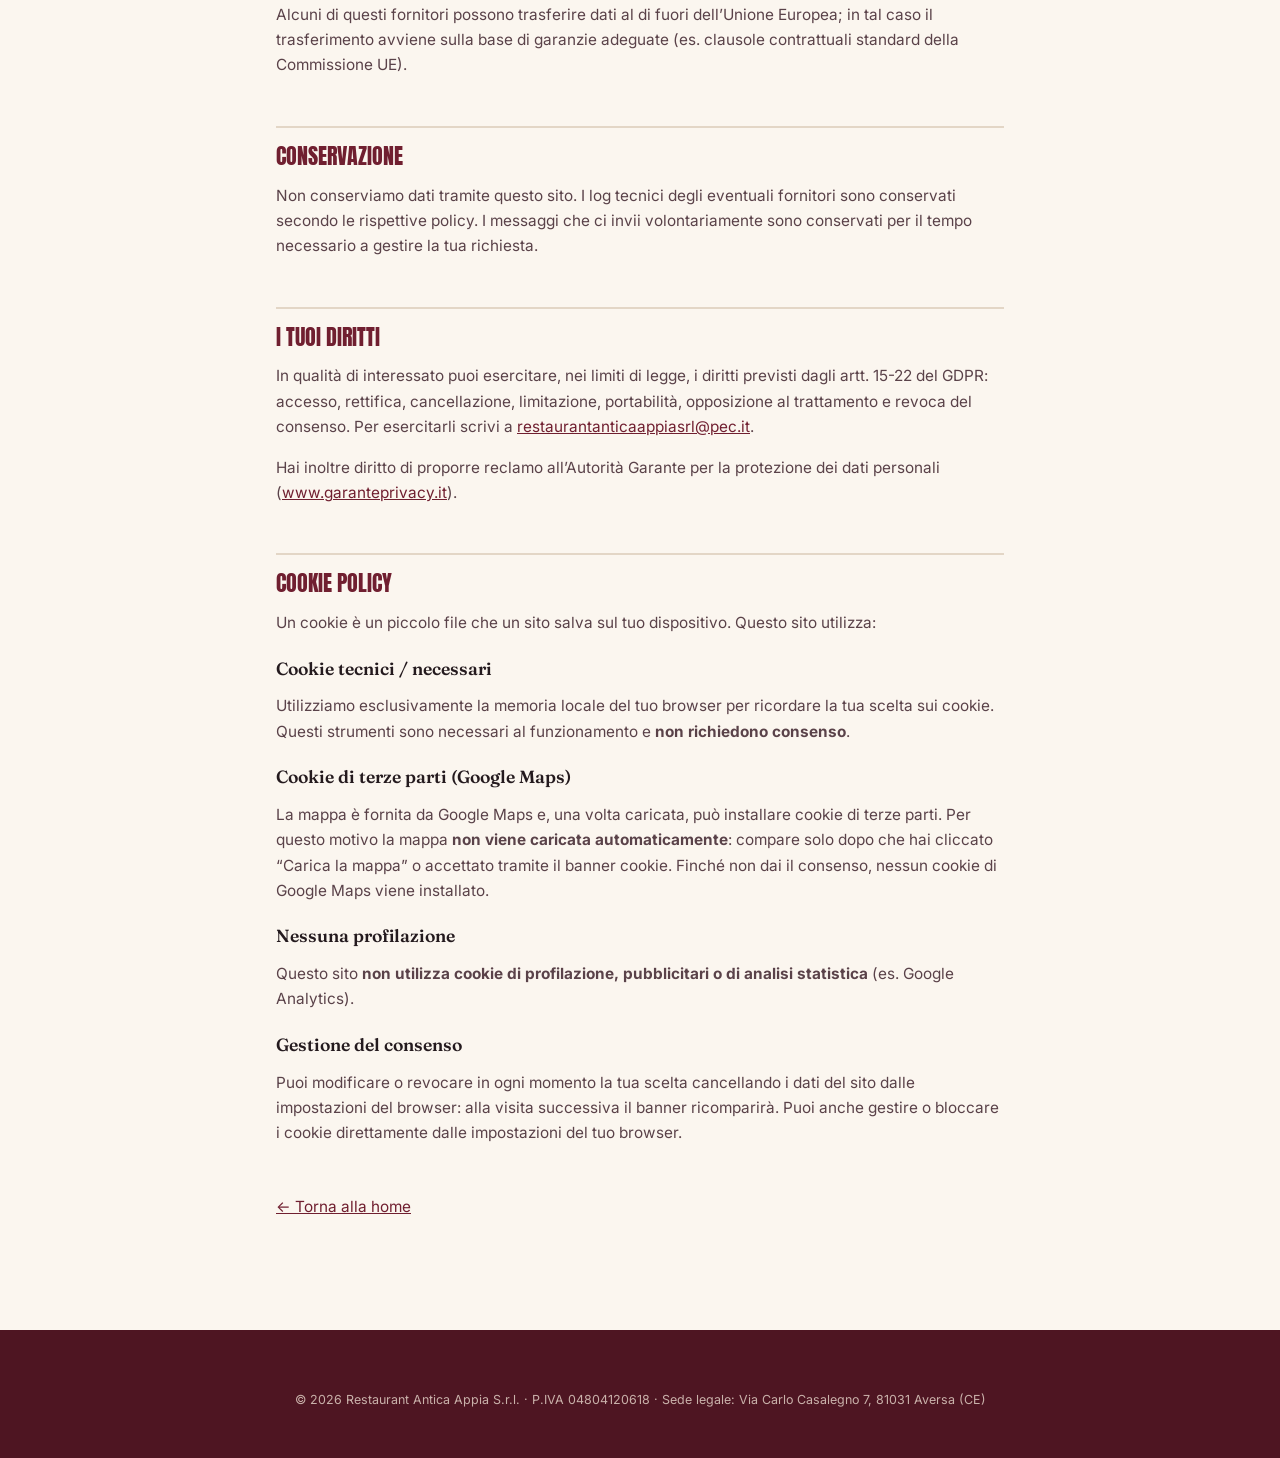
==== commit 5fab671b: "Nuovo numero 378 420 8243 (solo chiamate), aggiunta email, rimosso WhatsApp Co-Authored-By: Claude O" ====
--- a/privacy.html
+++ b/privacy.html
@@ -58,7 +58,8 @@
     <p>Capitale sociale: € 1.000,00 interamente versato</p>
     <p>Legale rappresentante: Francesco Oliviero (Amministratore Unico)</p>
     <p>PEC: <a href="mailto:restaurantanticaappiasrl@pec.it">restaurantanticaappiasrl@pec.it</a></p>
-    <p>Telefono: <a href="tel:+390815047065">081 504 7065</a></p>
+    <p>Email: <a href="mailto:restaurantdatommaso@gmail.com">restaurantdatommaso@gmail.com</a></p>
+    <p>Telefono (solo chiamate): <a href="tel:+393784208243">378 420 8243</a></p>
   </div>
   <p>Per qualsiasi richiesta relativa al trattamento dei tuoi dati puoi scrivere all’indirizzo PEC sopra indicato.</p>
 
--- a/styles.css
+++ b/styles.css
@@ -261,6 +261,7 @@
 .cinfo li{display:flex; gap:.7rem; align-items:flex-start; padding:.55rem 0; border-bottom:1px solid var(--line)}
 .cinfo svg{width:21px; height:21px; color:var(--paprika); flex:none; margin-top:2px}
 .cinfo a{font-weight:600}
+.cinfo-note{color:var(--ink-soft); font-weight:400; font-size:.85rem}
 .hours-table{width:100%; border-collapse:collapse; font-size:.95rem}
 .hours-table td{padding:.5rem 0; border-bottom:1px solid var(--line); vertical-align:top}
 .hours-table td:last-child{text-align:right; font-variant-numeric:tabular-nums; color:var(--ink-soft)}
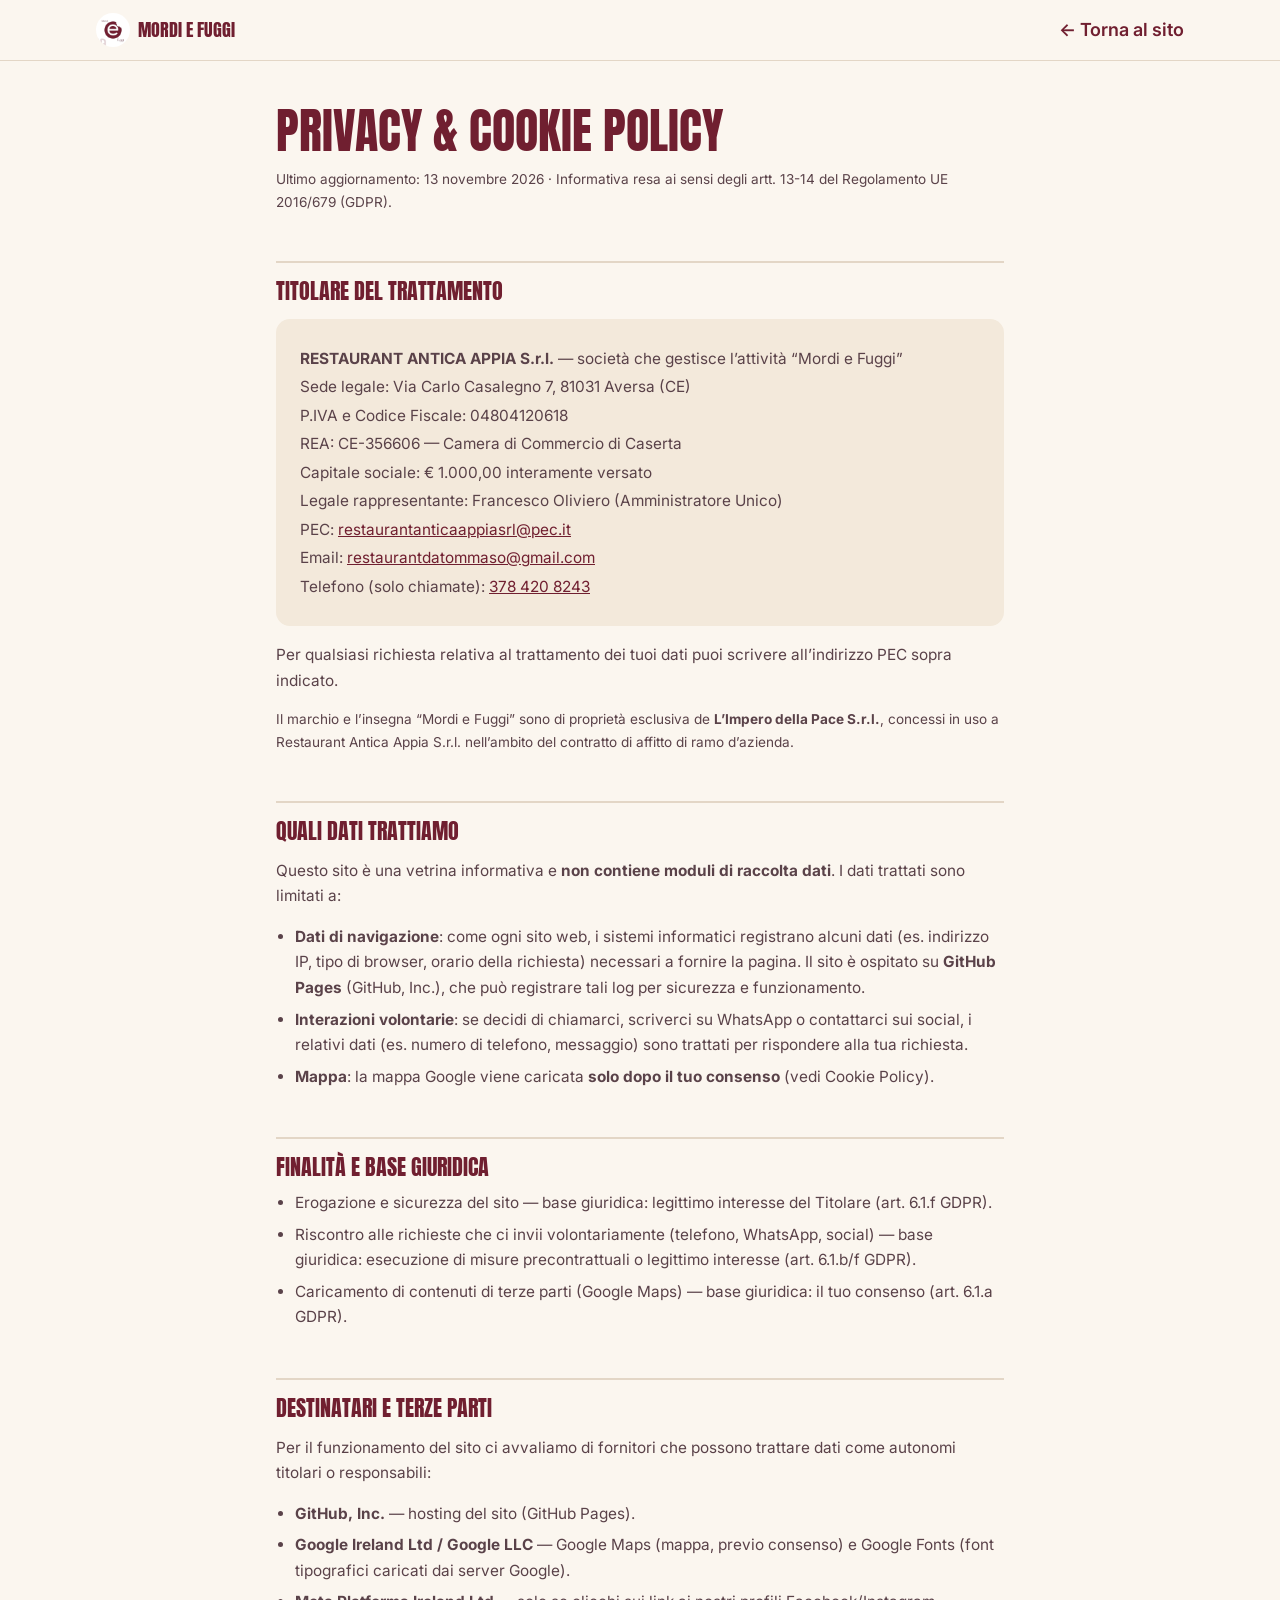
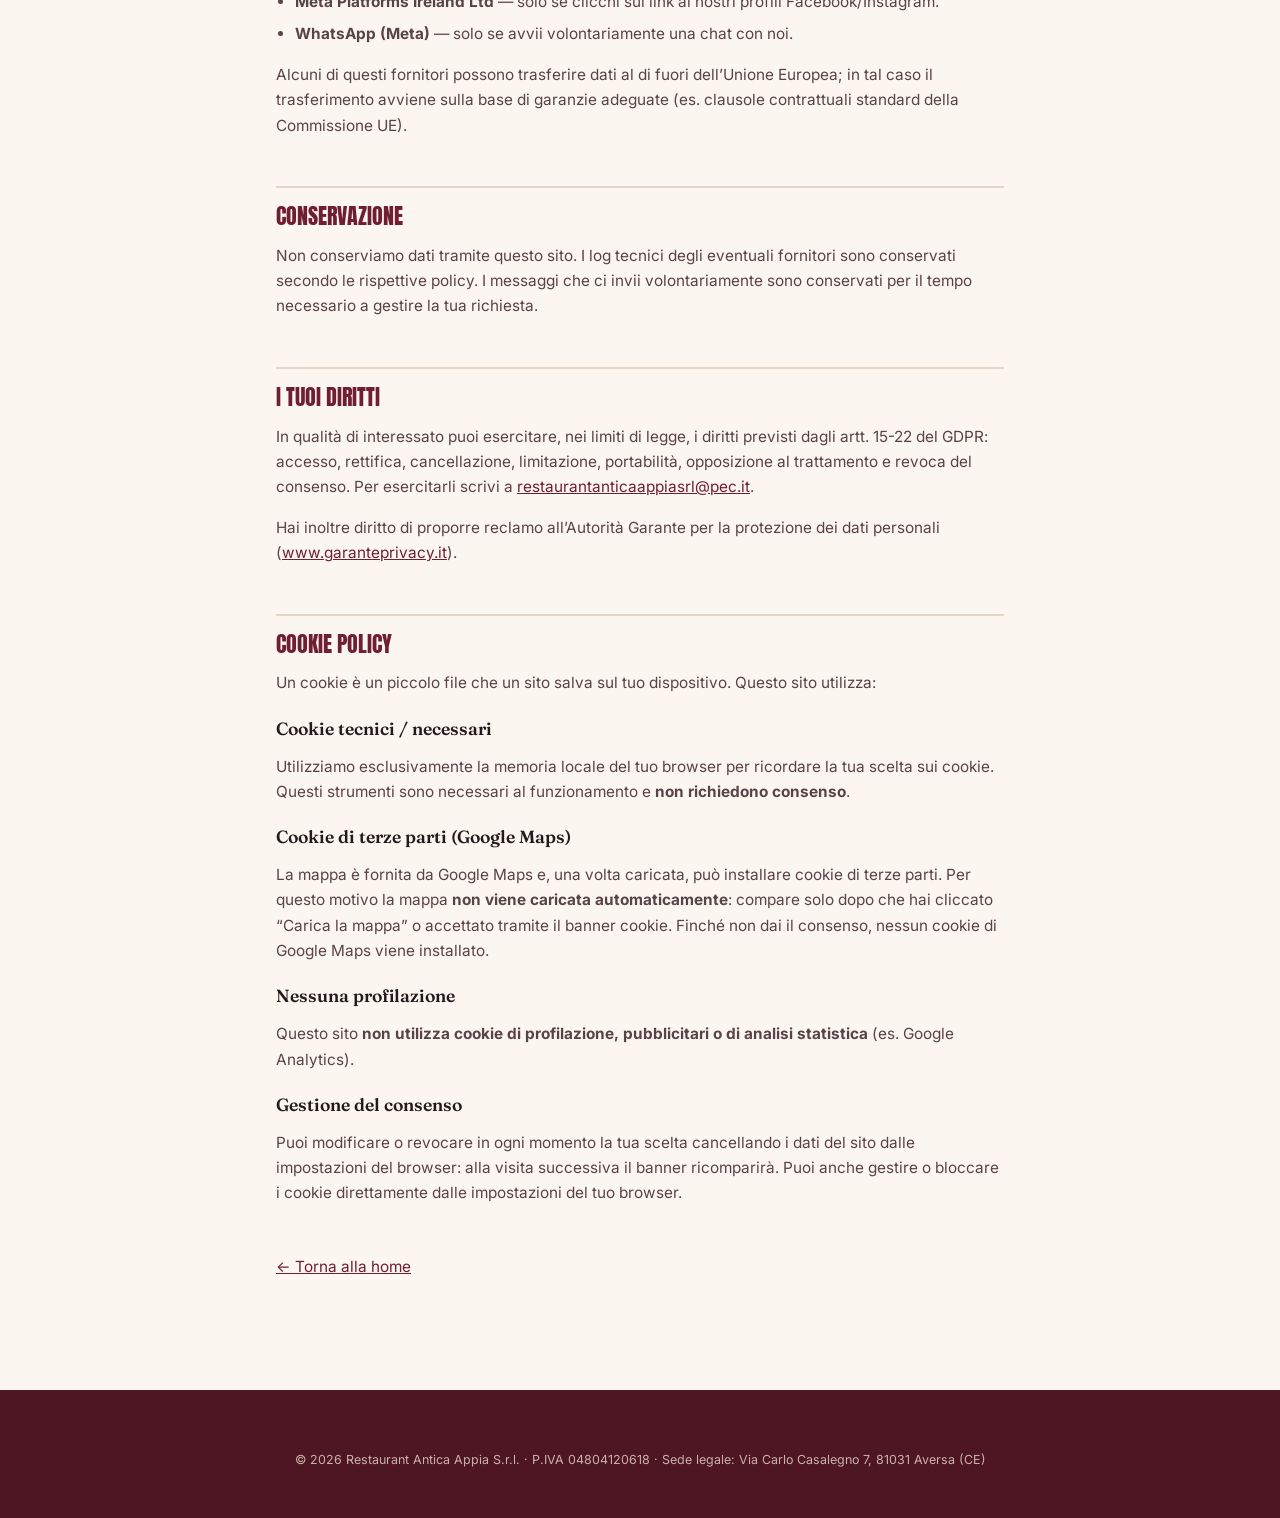
==== commit 16d65cf3: "Precisazione legale: marchio Mordi e Fuggi di L'Impero della Pace S.r.l. in affitto di ramo d'aziend" ====
--- a/privacy.html
+++ b/privacy.html
@@ -51,7 +51,7 @@
 
   <h2>Titolare del trattamento</h2>
   <div class="legal-box">
-    <p><strong>RESTAURANT ANTICA APPIA S.r.l.</strong> (marchio “Mordi e Fuggi”)</p>
+    <p><strong>RESTAURANT ANTICA APPIA S.r.l.</strong> — società che gestisce l’attività “Mordi e Fuggi”</p>
     <p>Sede legale: Via Carlo Casalegno 7, 81031 Aversa (CE)</p>
     <p>P.IVA e Codice Fiscale: 04804120618</p>
     <p>REA: CE-356606 — Camera di Commercio di Caserta</p>
@@ -62,6 +62,7 @@
     <p>Telefono (solo chiamate): <a href="tel:+393784208243">378 420 8243</a></p>
   </div>
   <p>Per qualsiasi richiesta relativa al trattamento dei tuoi dati puoi scrivere all’indirizzo PEC sopra indicato.</p>
+  <p style="font-size:.85rem">Il marchio e l’insegna “Mordi e Fuggi” sono di proprietà esclusiva de <strong>L’Impero della Pace S.r.l.</strong>, concessi in uso a Restaurant Antica Appia S.r.l. nell’ambito del contratto di affitto di ramo d’azienda.</p>
 
   <h2>Quali dati trattiamo</h2>
   <p>Questo sito è una vetrina informativa e <strong>non contiene moduli di raccolta dati</strong>. I dati trattati sono limitati a:</p>
